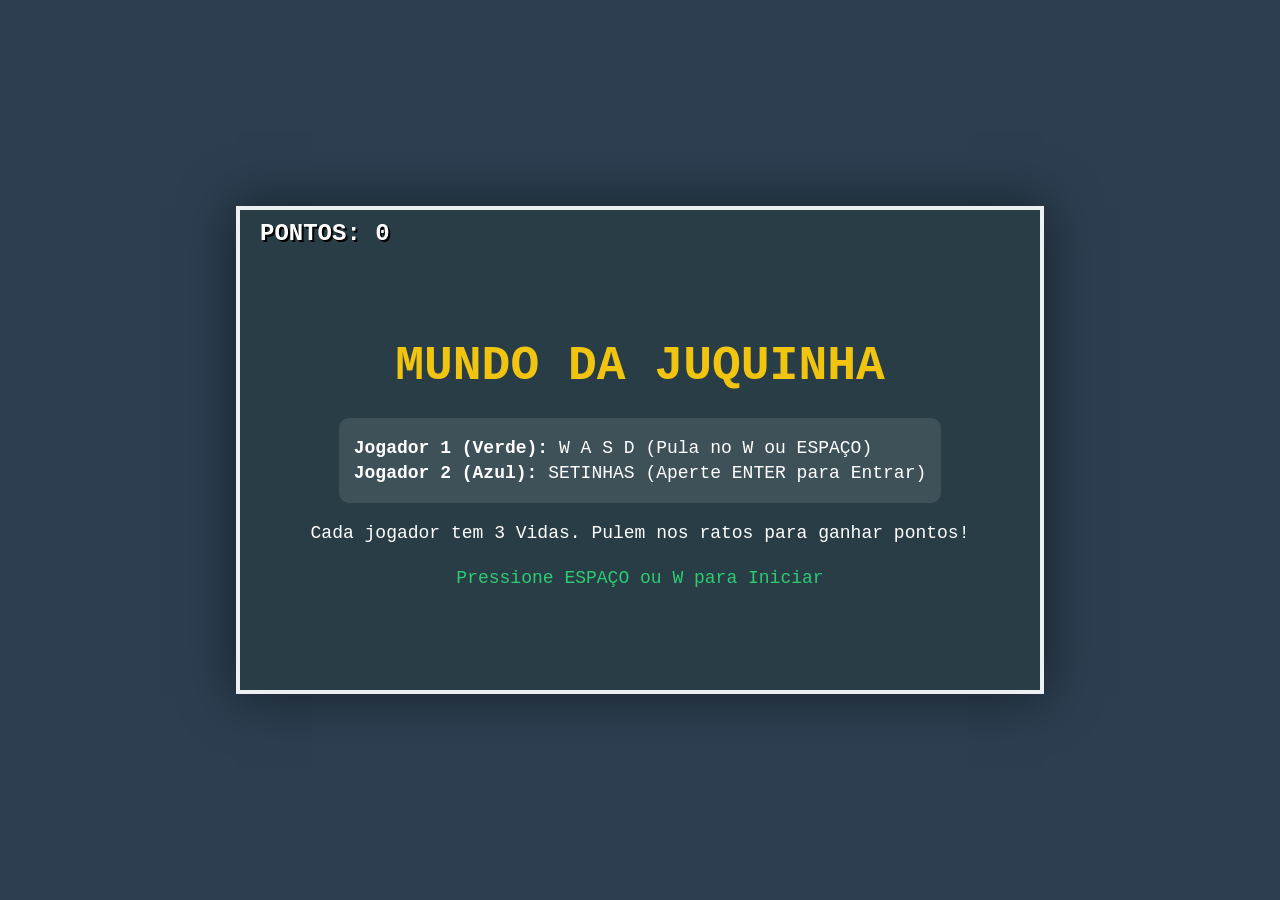
==== Game_Juquinha/index.html @ 3d247e07 "Add files via upload" ====
<!DOCTYPE html>
<html lang="pt-br">

<head>
    <meta charset="UTF-8">
    <meta name="viewport" content="width=device-width, initial-scale=1.0">
    <title>Mundo da Juquinha - Co-op 2 Jogadores</title>

    <style>
        body {
            background-color: #2c3e50;
            margin: 0;
            display: flex;
            flex-direction: column;
            align-items: center;
            justify-content: center;
            height: 100vh;
            color: white;
            font-family: 'Courier New', Courier, monospace;
        }

        #game-container {
            position: relative;
            box-shadow: 0 0 50px rgba(0, 0, 0, 0.5);
            border: 4px solid #ecf0f1;
            overflow: hidden;
            width: 800px;
            height: 480px;
            background-color: #87CEEB;
        }

        canvas {
            display: block;
            image-rendering: pixelated;
        }

        .ui-layer {
            position: absolute;
            top: 0;
            left: 0;
            width: 100%;
            height: 100%;
            display: flex;
            flex-direction: column;
            align-items: center;
            justify-content: center;
            background: rgba(0, 0, 0, 0.7);
            text-align: center;
        }

        .hidden {
            display: none;
        }

        h1 {
            font-size: 48px;
            margin-bottom: 10px;
            color: #f1c40f;
        }

        p {
            font-size: 18px;
            margin: 5px 0;
        }

        .score-board {
            position: absolute;
            top: 10px;
            left: 20px;
            font-size: 24px;
            font-weight: bold;
            color: #ffffff;
            text-shadow: 2px 2px 0 #000;
            z-index: 10;
        }

        .controls-box {
            background: rgba(255, 255, 255, 0.1);
            padding: 15px;
            border-radius: 10px;
            margin: 15px 0;
            text-align: left;
        }
    </style>
</head>

<body>

    <div id="game-container">
        <div class="score-board" id="scoreDisplay">PONTOS: 0</div>

        <div id="startScreen" class="ui-layer">
            <h1>MUNDO DA JUQUINHA</h1>
            <div class="controls-box">
                <p><strong>Jogador 1 (Verde):</strong> W A S D (Pula no W ou ESPAÇO)</p>
                <p><strong>Jogador 2 (Azul):</strong> SETINHAS (Aperte ENTER para Entrar)</p>
            </div>
            <p>Cada jogador tem 3 Vidas. Pulem nos ratos para ganhar pontos!</p>
            <p style="color: #2ecc71; margin-top: 20px;">Pressione ESPAÇO ou W para Iniciar</p>
        </div>

        <div id="gameOverScreen" class="ui-layer hidden">
            <h1 style="color: #e74c3c;">GAME OVER</h1>
            <p id="finalScore"></p>
            <p>Pressione ESPAÇO ou W para Tentar Novamente</p>
        </div>

        <canvas id="gameCanvas" width="800" height="480"></canvas>
    </div>

    <script src="game.js"></script>
</body>

</html>
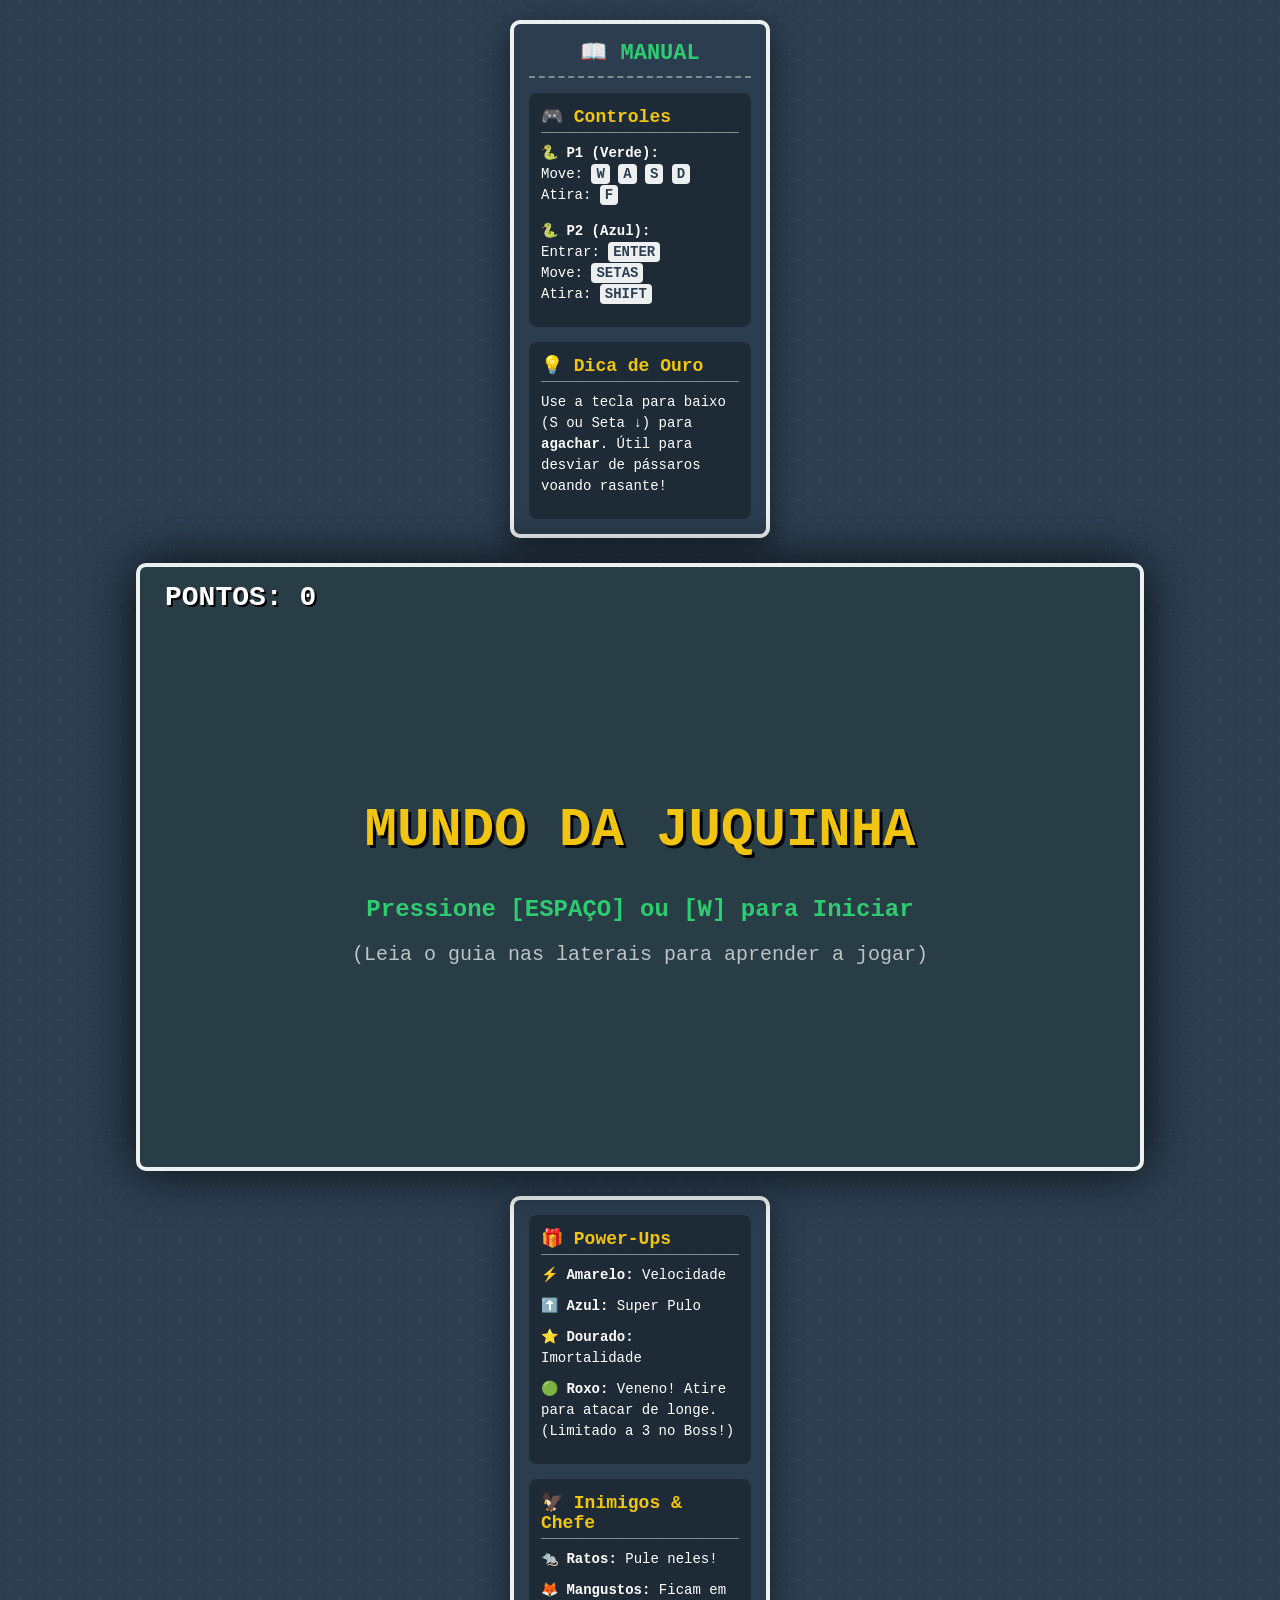
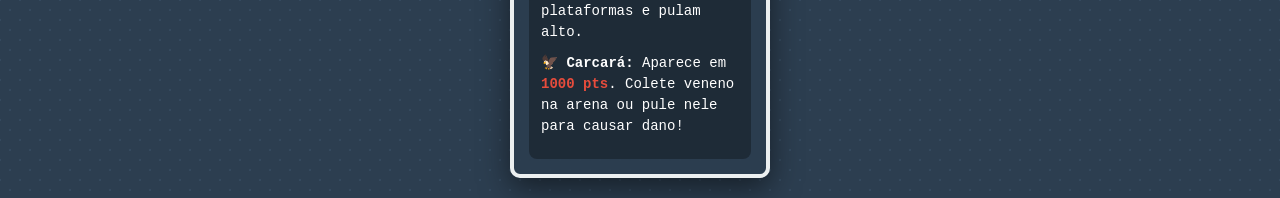
==== commit 4130a52f: "Add files via upload" ====
--- a/Game_Juquinha/index.html
+++ b/Game_Juquinha/index.html
@@ -4,29 +4,48 @@
 <head>
     <meta charset="UTF-8">
     <meta name="viewport" content="width=device-width, initial-scale=1.0">
-    <title>Mundo da Juquinha - Co-op 2 Jogadores</title>
+    <title>Mundo da Juquinha - O Desafio do Boss</title>
 
     <style>
         body {
             background-color: #2c3e50;
             margin: 0;
             display: flex;
-            flex-direction: column;
             align-items: center;
             justify-content: center;
-            height: 100vh;
+            min-height: 100vh;
             color: white;
             font-family: 'Courier New', Courier, monospace;
+            box-sizing: border-box;
+            /* Fundo escuro texturizado para dar cara de arcade */
+            background-image: radial-gradient(#34495e 10%, transparent 11%), radial-gradient(#34495e 10%, transparent 11%);
+            background-size: 20px 20px;
+            background-position: 0 0, 10px 10px;
+        }
+
+        /* O novo wrapper que coloca as laterais e o jogo lado a lado */
+        .main-wrapper {
+            display: flex;
+            flex-direction: row;
+            align-items: stretch;
+            justify-content: center;
+            gap: 25px;
+            padding: 20px;
+            max-width: 100%;
+            flex-wrap: wrap;
+            /* Se a tela for pequena, ele joga pra baixo */
         }
 
         #game-container {
             position: relative;
-            box-shadow: 0 0 50px rgba(0, 0, 0, 0.5);
+            box-shadow: 0 0 50px rgba(0, 0, 0, 0.8);
             border: 4px solid #ecf0f1;
             overflow: hidden;
-            width: 800px;
-            height: 480px;
+            width: 1000px;
+            height: 600px;
             background-color: #87CEEB;
+            border-radius: 10px;
+            flex-shrink: 0;
         }
 
         canvas {
@@ -53,59 +72,197 @@
         }
 
         h1 {
-            font-size: 48px;
+            font-size: 54px;
             margin-bottom: 10px;
             color: #f1c40f;
+            text-shadow: 3px 3px 0 #000;
         }
 
         p {
-            font-size: 18px;
+            font-size: 20px;
             margin: 5px 0;
         }
 
         .score-board {
             position: absolute;
-            top: 10px;
-            left: 20px;
-            font-size: 24px;
+            top: 15px;
+            left: 25px;
+            font-size: 28px;
             font-weight: bold;
             color: #ffffff;
             text-shadow: 2px 2px 0 #000;
             z-index: 10;
         }
 
-        .controls-box {
-            background: rgba(255, 255, 255, 0.1);
+        #bossHealthBar {
+            position: absolute;
+            top: 25px;
+            left: 50%;
+            transform: translateX(-50%);
+            width: 350px;
+            height: 25px;
+            background: rgba(0, 0, 0, 0.5);
+            border: 3px solid #fff;
+            z-index: 10;
+        }
+
+        #bossHealthFill {
+            width: 100%;
+            height: 100%;
+            background: #e74c3c;
+            transition: width 0.3s;
+        }
+
+        /* =========================================
+           ESTILOS DOS PAINÉIS LATERAIS (GUIA)
+           ========================================= */
+        .side-guide {
+            width: 260px;
+            background: rgba(44, 62, 80, 0.95);
+            border: 4px solid #ecf0f1;
+            border-radius: 10px;
             padding: 15px;
-            border-radius: 10px;
-            margin: 15px 0;
-            text-align: left;
+            box-sizing: border-box;
+            box-shadow: 0 10px 30px rgba(0, 0, 0, 0.5);
+            display: flex;
+            flex-direction: column;
+            gap: 15px;
+        }
+
+        .side-guide h2 {
+            text-align: center;
+            color: #2ecc71;
+            margin: 0;
+            font-size: 22px;
+            text-transform: uppercase;
+            border-bottom: 2px dashed #7f8c8d;
+            padding-bottom: 10px;
+        }
+
+        .guide-section {
+            background: rgba(0, 0, 0, 0.3);
+            padding: 12px;
+            border-radius: 8px;
+        }
+
+        .guide-section h3 {
+            color: #f1c40f;
+            margin: 0 0 10px 0;
+            font-size: 18px;
+            border-bottom: 1px solid #7f8c8d;
+            padding-bottom: 5px;
+        }
+
+        .guide-section ul {
+            list-style: none;
+            padding: 0;
+            margin: 0;
+            line-height: 1.5;
+        }
+
+        .guide-section li {
+            margin-bottom: 10px;
+            font-size: 14px;
+        }
+
+        .highlight {
+            color: #e74c3c;
+            font-weight: bold;
+        }
+
+        .key {
+            background: #ecf0f1;
+            color: #2c3e50;
+            padding: 2px 5px;
+            border-radius: 4px;
+            font-weight: bold;
         }
     </style>
 </head>
 
 <body>
 
-    <div id="game-container">
-        <div class="score-board" id="scoreDisplay">PONTOS: 0</div>
-
-        <div id="startScreen" class="ui-layer">
-            <h1>MUNDO DA JUQUINHA</h1>
-            <div class="controls-box">
-                <p><strong>Jogador 1 (Verde):</strong> W A S D (Pula no W ou ESPAÇO)</p>
-                <p><strong>Jogador 2 (Azul):</strong> SETINHAS (Aperte ENTER para Entrar)</p>
-            </div>
-            <p>Cada jogador tem 3 Vidas. Pulem nos ratos para ganhar pontos!</p>
-            <p style="color: #2ecc71; margin-top: 20px;">Pressione ESPAÇO ou W para Iniciar</p>
+    <div class="main-wrapper">
+
+        <!-- PAINEL ESQUERDO -->
+        <div class="side-guide" id="guide-left">
+            <h2>📖 Manual</h2>
+
+            <div class="guide-section">
+                <h3>🎮 Controles</h3>
+                <ul>
+                    <li><strong>🐍 P1 (Verde):</strong><br>Move: <span class="key">W</span> <span class="key">A</span>
+                        <span class="key">S</span> <span class="key">D</span><br>Atira: <span class="key">F</span>
+                    </li>
+                    <li style="margin-top: 15px;"><strong>🐍 P2 (Azul):</strong><br>Entrar: <span
+                            class="key">ENTER</span><br>Move: <span class="key">SETAS</span><br>Atira: <span
+                            class="key">SHIFT</span></li>
+                </ul>
+            </div>
+
+            <div class="guide-section">
+                <h3>💡 Dica de Ouro</h3>
+                <ul>
+                    <li>Use a tecla para baixo (S ou Seta ↓) para <strong>agachar</strong>. Útil para desviar de
+                        pássaros voando rasante!</li>
+                </ul>
+            </div>
         </div>
 
-        <div id="gameOverScreen" class="ui-layer hidden">
-            <h1 style="color: #e74c3c;">GAME OVER</h1>
-            <p id="finalScore"></p>
-            <p>Pressione ESPAÇO ou W para Tentar Novamente</p>
+        <!-- JOGO CENTRAL -->
+        <div id="game-container">
+            <canvas id="gameCanvas" width="1000" height="600"></canvas>
+
+            <div class="score-board" id="scoreDisplay">PONTOS: 0</div>
+
+            <div id="bossHealthBar" class="hidden">
+                <div id="bossHealthFill"></div>
+            </div>
+
+            <div id="startScreen" class="ui-layer">
+                <h1>MUNDO DA JUQUINHA</h1>
+                <p style="color: #2ecc71; margin-top: 25px; font-size: 24px; font-weight: bold;">Pressione [ESPAÇO] ou
+                    [W] para Iniciar</p>
+                <p style="margin-top: 15px; color: #bdc3c7;">(Leia o guia nas laterais para aprender a jogar)</p>
+            </div>
+
+            <div id="gameOverScreen" class="ui-layer hidden">
+                <h1 style="color: #e74c3c;">GAME OVER</h1>
+                <p id="finalScore"></p>
+                <p style="margin-top: 25px;">Pressione [ESPAÇO] ou [W] para Tentar Novamente</p>
+            </div>
+
+            <div id="victoryScreen" class="ui-layer hidden">
+                <h1 style="color: #f1c40f;">VITÓRIA!</h1>
+                <p>Vocês derrotaram o Predador da Caatinga!</p>
+                <p id="victoryScore"></p>
+                <p style="color: #2ecc71; margin-top: 25px;">Pressione [ESPAÇO] ou [W] para Jogar Novamente</p>
+            </div>
         </div>
 
-        <canvas id="gameCanvas" width="800" height="480"></canvas>
+        <!-- PAINEL DIREITO -->
+        <div class="side-guide" id="guide-right">
+            <div class="guide-section">
+                <h3>🎁 Power-Ups</h3>
+                <ul>
+                    <li>⚡ <strong>Amarelo:</strong> Velocidade</li>
+                    <li>⬆️ <strong>Azul:</strong> Super Pulo</li>
+                    <li>⭐ <strong>Dourado:</strong> Imortalidade</li>
+                    <li>🟢 <strong>Roxo:</strong> Veneno! Atire para atacar de longe. (Limitado a 3 no Boss!)</li>
+                </ul>
+            </div>
+
+            <div class="guide-section">
+                <h3>🦅 Inimigos & Chefe</h3>
+                <ul>
+                    <li>🐀 <strong>Ratos:</strong> Pule neles!</li>
+                    <li>🦊 <strong>Mangustos:</strong> Ficam em plataformas e pulam alto.</li>
+                    <li>🦅 <strong>Carcará:</strong> Aparece em <span class="highlight">1000 pts</span>. Colete veneno
+                        na arena ou pule nele para causar dano!</li>
+                </ul>
+            </div>
+        </div>
+
     </div>
 
     <script src="game.js"></script>
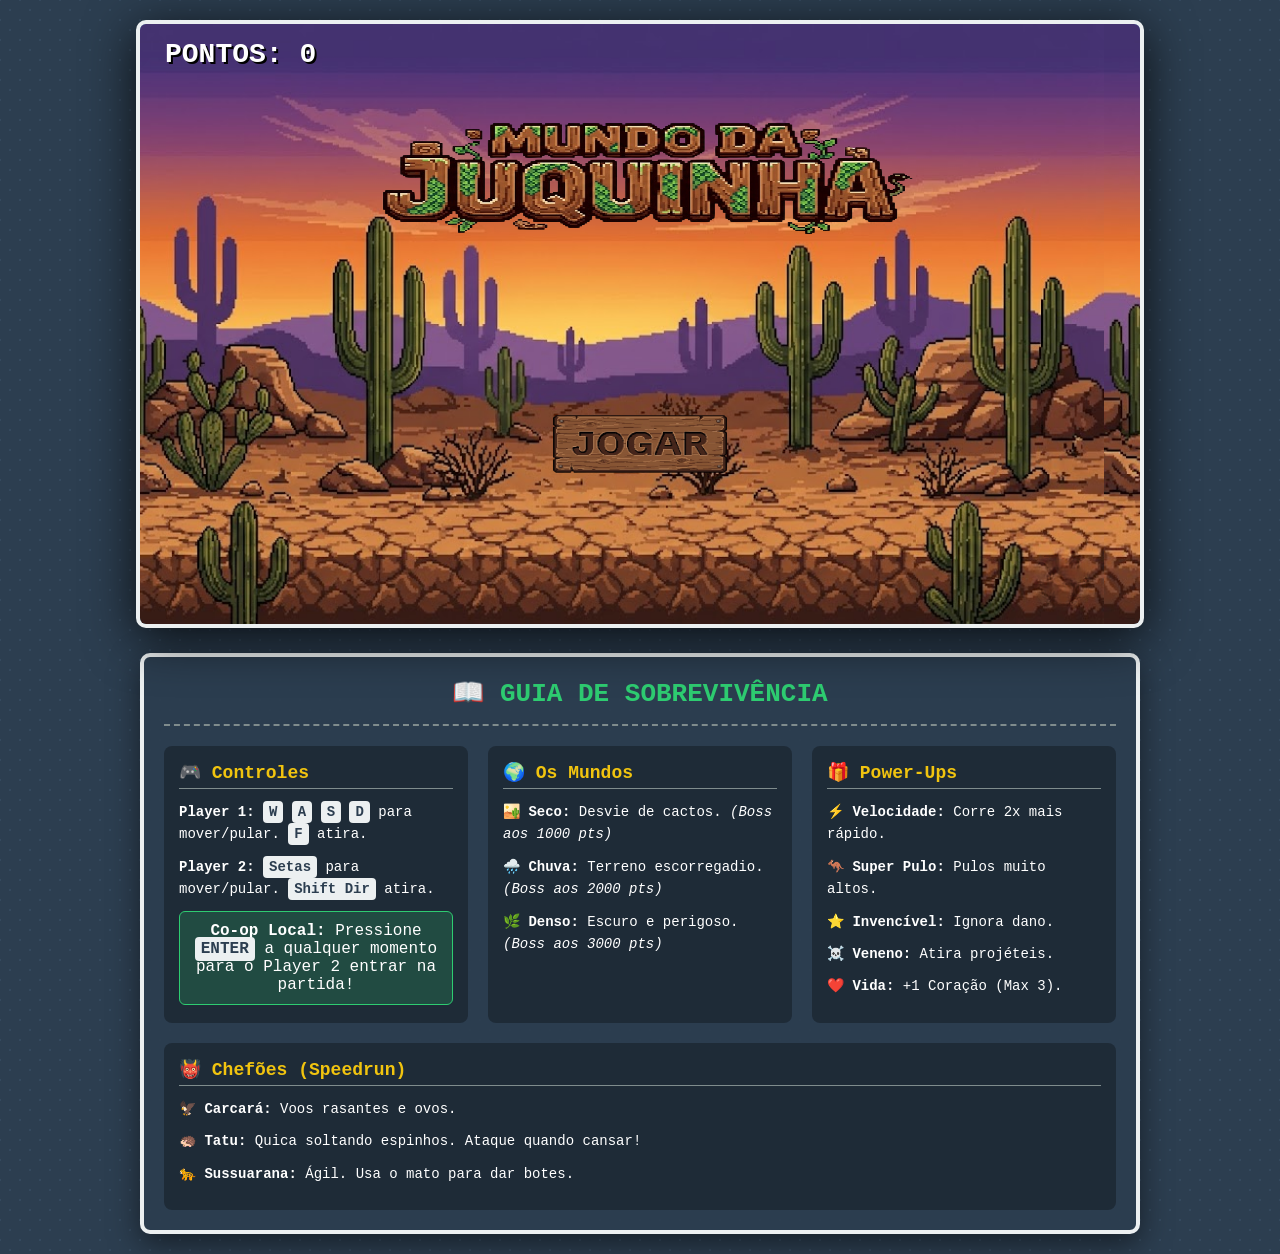
==== commit e6bdd933: "Add files via upload" ====
--- a/Game_Juquinha/index.html
+++ b/Game_Juquinha/index.html
@@ -11,40 +11,28 @@
             background-color: #2c3e50;
             margin: 0;
             display: flex;
+            flex-direction: column;
             align-items: center;
-            justify-content: center;
+            padding: 20px;
             min-height: 100vh;
             color: white;
             font-family: 'Courier New', Courier, monospace;
             box-sizing: border-box;
-            /* Fundo escuro texturizado para dar cara de arcade */
             background-image: radial-gradient(#34495e 10%, transparent 11%), radial-gradient(#34495e 10%, transparent 11%);
             background-size: 20px 20px;
             background-position: 0 0, 10px 10px;
         }
 
-        /* O novo wrapper que coloca as laterais e o jogo lado a lado */
-        .main-wrapper {
-            display: flex;
-            flex-direction: row;
-            align-items: stretch;
-            justify-content: center;
-            gap: 25px;
-            padding: 20px;
-            max-width: 100%;
-            flex-wrap: wrap;
-            /* Se a tela for pequena, ele joga pra baixo */
-        }
-
         #game-container {
             position: relative;
-            box-shadow: 0 0 50px rgba(0, 0, 0, 0.8);
+            box-shadow: 0 10px 50px rgba(0, 0, 0, 0.8);
             border: 4px solid #ecf0f1;
             overflow: hidden;
             width: 1000px;
             height: 600px;
             background-color: #87CEEB;
             border-radius: 10px;
+            margin-bottom: 25px;
             flex-shrink: 0;
         }
 
@@ -65,10 +53,11 @@
             justify-content: center;
             background: rgba(0, 0, 0, 0.7);
             text-align: center;
+            z-index: 20;
         }
 
         .hidden {
-            display: none;
+            display: none !important;
         }
 
         h1 {
@@ -114,40 +103,46 @@
         }
 
         /* =========================================
-           ESTILOS DOS PAINÉIS LATERAIS (GUIA)
+           GUIA INFERIOR (ABAIXO DO JOGO)
            ========================================= */
-        .side-guide {
-            width: 260px;
+        .bottom-guide {
+            width: 1000px;
+            /* Mesma largura do Canvas */
             background: rgba(44, 62, 80, 0.95);
             border: 4px solid #ecf0f1;
             border-radius: 10px;
-            padding: 15px;
+            padding: 20px;
             box-sizing: border-box;
             box-shadow: 0 10px 30px rgba(0, 0, 0, 0.5);
-            display: flex;
-            flex-direction: column;
-            gap: 15px;
-        }
-
-        .side-guide h2 {
+        }
+
+        .bottom-guide h2 {
             text-align: center;
             color: #2ecc71;
-            margin: 0;
-            font-size: 22px;
+            margin: 0 0 20px 0;
+            font-size: 26px;
             text-transform: uppercase;
             border-bottom: 2px dashed #7f8c8d;
-            padding-bottom: 10px;
+            padding-bottom: 15px;
+        }
+
+        .guide-columns {
+            display: flex;
+            flex-wrap: wrap;
+            gap: 20px;
         }
 
         .guide-section {
             background: rgba(0, 0, 0, 0.3);
-            padding: 12px;
+            padding: 15px;
             border-radius: 8px;
+            flex: 1;
+            min-width: 220px;
         }
 
         .guide-section h3 {
             color: #f1c40f;
-            margin: 0 0 10px 0;
+            margin: 0 0 12px 0;
             font-size: 18px;
             border-bottom: 1px solid #7f8c8d;
             padding-bottom: 5px;
@@ -157,7 +152,7 @@
             list-style: none;
             padding: 0;
             margin: 0;
-            line-height: 1.5;
+            line-height: 1.6;
         }
 
         .guide-section li {
@@ -165,104 +160,100 @@
             font-size: 14px;
         }
 
-        .highlight {
-            color: #e74c3c;
-            font-weight: bold;
-        }
-
         .key {
             background: #ecf0f1;
             color: #2c3e50;
-            padding: 2px 5px;
+            padding: 3px 6px;
             border-radius: 4px;
             font-weight: bold;
         }
+
+        .p2-join {
+            background: rgba(46, 204, 113, 0.2);
+            border: 1px solid #2ecc71;
+            padding: 10px;
+            border-radius: 6px;
+            text-align: center;
+            margin-top: 10px;
+        }
     </style>
 </head>
 
 <body>
 
-    <div class="main-wrapper">
-
-        <!-- PAINEL ESQUERDO -->
-        <div class="side-guide" id="guide-left">
-            <h2>📖 Manual</h2>
-
+    <!-- JOGO CENTRAL -->
+    <div id="game-container">
+        <canvas id="gameCanvas" width="1000" height="600"></canvas>
+
+        <div class="score-board" id="scoreDisplay">PONTOS: 0</div>
+
+        <div id="bossHealthBar" class="hidden">
+            <div id="bossHealthFill"></div>
+        </div>
+
+        <div id="gameOverScreen" class="ui-layer hidden">
+            <h1 style="color: #e74c3c;">GAME OVER</h1>
+            <p id="finalScore"></p>
+            <p style="margin-top: 25px;">Pressione [ESPAÇO] ou [W] para Tentar Novamente</p>
+        </div>
+
+        <div id="victoryScreen" class="ui-layer hidden">
+            <h1 style="color: #f1c40f;">VITÓRIA!</h1>
+            <p>Vocês derrotaram o Predador da Caatinga!</p>
+            <p id="victoryScore"></p>
+            <p style="color: #2ecc71; margin-top: 25px;">Pressione [ESPAÇO] ou [W] para Jogar Novamente</p>
+        </div>
+    </div>
+
+    <!-- PAINEL INFERIOR -->
+    <div class="bottom-guide">
+        <h2>📖 Guia de Sobrevivência</h2>
+
+        <div class="guide-columns">
             <div class="guide-section">
                 <h3>🎮 Controles</h3>
                 <ul>
-                    <li><strong>🐍 P1 (Verde):</strong><br>Move: <span class="key">W</span> <span class="key">A</span>
-                        <span class="key">S</span> <span class="key">D</span><br>Atira: <span class="key">F</span>
-                    </li>
-                    <li style="margin-top: 15px;"><strong>🐍 P2 (Azul):</strong><br>Entrar: <span
-                            class="key">ENTER</span><br>Move: <span class="key">SETAS</span><br>Atira: <span
-                            class="key">SHIFT</span></li>
-                </ul>
-            </div>
-
-            <div class="guide-section">
-                <h3>💡 Dica de Ouro</h3>
-                <ul>
-                    <li>Use a tecla para baixo (S ou Seta ↓) para <strong>agachar</strong>. Útil para desviar de
-                        pássaros voando rasante!</li>
-                </ul>
-            </div>
-        </div>
-
-        <!-- JOGO CENTRAL -->
-        <div id="game-container">
-            <canvas id="gameCanvas" width="1000" height="600"></canvas>
-
-            <div class="score-board" id="scoreDisplay">PONTOS: 0</div>
-
-            <div id="bossHealthBar" class="hidden">
-                <div id="bossHealthFill"></div>
-            </div>
-
-            <div id="startScreen" class="ui-layer">
-                <h1>MUNDO DA JUQUINHA</h1>
-                <p style="color: #2ecc71; margin-top: 25px; font-size: 24px; font-weight: bold;">Pressione [ESPAÇO] ou
-                    [W] para Iniciar</p>
-                <p style="margin-top: 15px; color: #bdc3c7;">(Leia o guia nas laterais para aprender a jogar)</p>
-            </div>
-
-            <div id="gameOverScreen" class="ui-layer hidden">
-                <h1 style="color: #e74c3c;">GAME OVER</h1>
-                <p id="finalScore"></p>
-                <p style="margin-top: 25px;">Pressione [ESPAÇO] ou [W] para Tentar Novamente</p>
-            </div>
-
-            <div id="victoryScreen" class="ui-layer hidden">
-                <h1 style="color: #f1c40f;">VITÓRIA!</h1>
-                <p>Vocês derrotaram o Predador da Caatinga!</p>
-                <p id="victoryScore"></p>
-                <p style="color: #2ecc71; margin-top: 25px;">Pressione [ESPAÇO] ou [W] para Jogar Novamente</p>
-            </div>
-        </div>
-
-        <!-- PAINEL DIREITO -->
-        <div class="side-guide" id="guide-right">
+                    <li><strong>Player 1:</strong> <span class="key">W</span> <span class="key">A</span> <span
+                            class="key">S</span> <span class="key">D</span> para mover/pular. <span class="key">F</span>
+                        atira.</li>
+                    <li><strong>Player 2:</strong> <span class="key">Setas</span> para mover/pular. <span
+                            class="key">Shift Dir</span> atira.</li>
+                </ul>
+                <div class="p2-join">
+                    <strong>Co-op Local:</strong> Pressione <span class="key">ENTER</span> a qualquer momento para o
+                    Player 2 entrar na partida!
+                </div>
+            </div>
+
+            <div class="guide-section">
+                <h3>🌍 Os Mundos</h3>
+                <ul>
+                    <li>🏜️ <strong>Seco:</strong> Desvie de cactos. <em>(Boss aos 1000 pts)</em></li>
+                    <li>🌧️ <strong>Chuva:</strong> Terreno escorregadio. <em>(Boss aos 2000 pts)</em></li>
+                    <li>🌿 <strong>Denso:</strong> Escuro e perigoso. <em>(Boss aos 3000 pts)</em></li>
+                </ul>
+            </div>
+
             <div class="guide-section">
                 <h3>🎁 Power-Ups</h3>
                 <ul>
-                    <li>⚡ <strong>Amarelo:</strong> Velocidade</li>
-                    <li>⬆️ <strong>Azul:</strong> Super Pulo</li>
-                    <li>⭐ <strong>Dourado:</strong> Imortalidade</li>
-                    <li>🟢 <strong>Roxo:</strong> Veneno! Atire para atacar de longe. (Limitado a 3 no Boss!)</li>
-                </ul>
-            </div>
-
-            <div class="guide-section">
-                <h3>🦅 Inimigos & Chefe</h3>
-                <ul>
-                    <li>🐀 <strong>Ratos:</strong> Pule neles!</li>
-                    <li>🦊 <strong>Mangustos:</strong> Ficam em plataformas e pulam alto.</li>
-                    <li>🦅 <strong>Carcará:</strong> Aparece em <span class="highlight">1000 pts</span>. Colete veneno
-                        na arena ou pule nele para causar dano!</li>
-                </ul>
-            </div>
-        </div>
-
+                    <li>⚡ <strong>Velocidade:</strong> Corre 2x mais rápido.</li>
+                    <li>🦘 <strong>Super Pulo:</strong> Pulos muito altos.</li>
+                    <li>⭐ <strong>Invencível:</strong> Ignora dano.</li>
+                    <li>☠️ <strong>Veneno:</strong> Atira projéteis.</li>
+                    <li>❤️ <strong>Vida:</strong> +1 Coração (Max 3).</li>
+                </ul>
+            </div>
+
+            <div class="guide-section">
+                <h3>👹 Chefões (Speedrun)</h3>
+                <ul>
+                    <li>🦅 <strong>Carcará:</strong> Voos rasantes e ovos.</li>
+                    <li>🦔 <strong>Tatu:</strong> Quica soltando espinhos. Ataque quando cansar!</li>
+                    <li>🐆 <strong>Sussuarana:</strong> Ágil. Usa o mato para dar botes.</li>
+                </ul>
+            </div>
+        </div>
     </div>
 
     <script src="game.js"></script>
